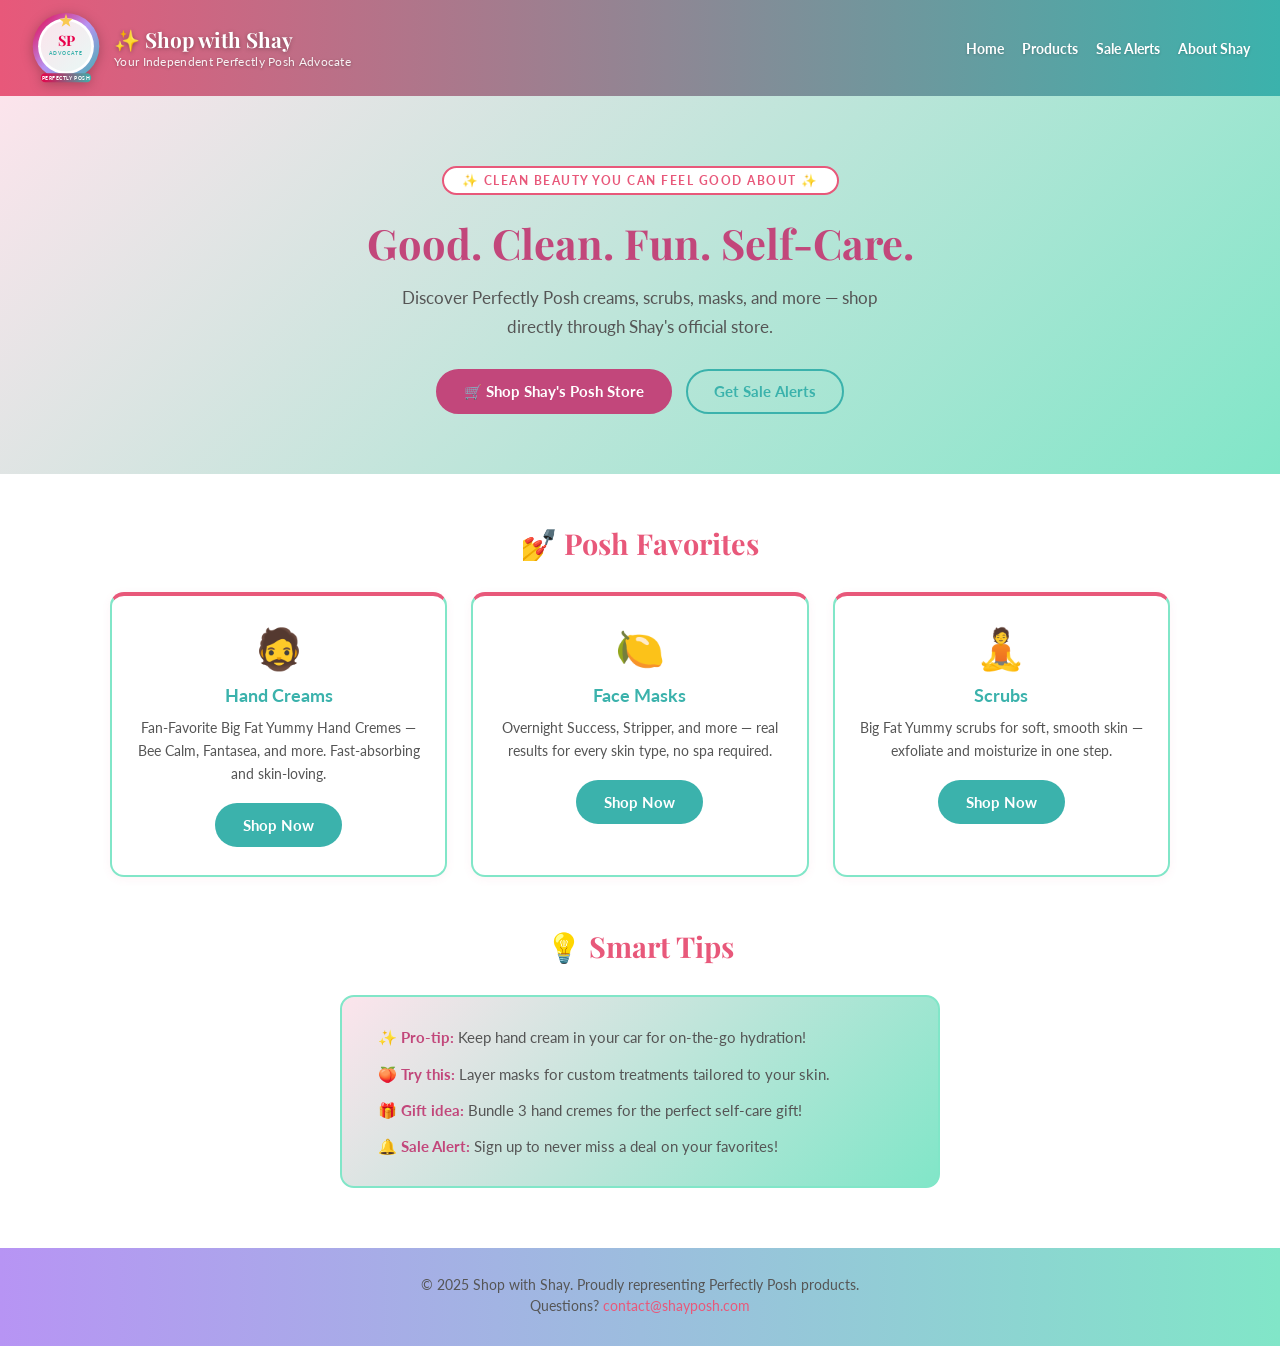
==== index.html @ d807833a "Thicken pink-teal ring on badge, keep gold star, add lavender mid-stop" ====
<!DOCTYPE html>
<html lang="en">
<head>
  <meta charset="UTF-8"/>
  <meta name="viewport" content="width=device-width, initial-scale=1.0"/>
  <title>Shop with Shay — Perfectly Posh</title>
  <link rel="stylesheet" href="css/style.css"/>
  <link href="https://fonts.googleapis.com/css2?family=Playfair+Display:wght@400;600;700&family=Lato:wght@400;700&display=swap" rel="stylesheet"/>
</head>
<body>

<header>
  <div class="logo-area">
    <!-- Advocate Badge Logo SVG -->
    <svg class="advocate-badge" width="80" height="80" viewBox="0 0 80 80" xmlns="http://www.w3.org/2000/svg">
      <defs>
        <!-- Bold pink-to-teal gradient ring -->
        <linearGradient id="ringGrad" x1="0%" y1="0%" x2="100%" y2="100%">
          <stop offset="0%" style="stop-color:#e8004a;stop-opacity:1" />
          <stop offset="50%" style="stop-color:#b794f4;stop-opacity:1" />
          <stop offset="100%" style="stop-color:#3bb2ac;stop-opacity:1" />
        </linearGradient>
        <!-- Inner badge gradient -->
        <linearGradient id="innerGrad" x1="0%" y1="0%" x2="100%" y2="100%">
          <stop offset="0%" style="stop-color:#fce4ec;stop-opacity:1" />
          <stop offset="100%" style="stop-color:#e8f8f5;stop-opacity:1" />
        </linearGradient>
        <!-- Ribbon gradient -->
        <linearGradient id="ribbonGrad" x1="0%" y1="0%" x2="100%" y2="0%">
          <stop offset="0%" style="stop-color:#e8004a;stop-opacity:1" />
          <stop offset="100%" style="stop-color:#3bb2ac;stop-opacity:1" />
        </linearGradient>
      </defs>
      <!-- THICK outer ring - teal to pink gradient -->
      <circle cx="40" cy="38" r="37" fill="url(#ringGrad)" />
      <!-- Slightly smaller white spacer ring -->
      <circle cx="40" cy="38" r="31" fill="#fff" />
      <!-- Inner badge fill -->
      <circle cx="40" cy="38" r="28" fill="url(#innerGrad)" />
      <!-- SP monogram -->
      <text x="40" y="34" font-family="Playfair Display, serif" font-size="16" font-weight="700" fill="#e8004a" text-anchor="middle" dominant-baseline="middle">SP</text>
      <!-- Advocate text -->
      <text x="40" y="48" font-family="Lato, sans-serif" font-size="6" font-weight="700" fill="#3bb2ac" text-anchor="middle" letter-spacing="1.2">ADVOCATE</text>
      <!-- Bottom ribbon -->
      <rect x="12" y="68" width="56" height="10" rx="5" fill="url(#ribbonGrad)" />
      <text x="40" y="75" font-family="Lato, sans-serif" font-size="5.5" font-weight="700" fill="#fff" text-anchor="middle" letter-spacing="0.5">PERFECTLY POSH</text>
      <!-- Gold star at top -->
      <polygon points="40,2 41.8,7.5 47.5,7.5 43,11 44.8,16.5 40,13 35.2,16.5 37,11 32.5,7.5 38.2,7.5" fill="#f9c950" />
    </svg>
    <div class="logo-text">
      <h1>✨ Shop with Shay</h1>
      <p>Your Independent Perfectly Posh Advocate</p>
    </div>
  </div>
  <nav>
    <a href="index.html">Home</a>
    <a href="products.html">Products</a>
    <a href="alerts.html">Sale Alerts</a>
    <a href="about.html">About Shay</a>
  </nav>
</header>

<div class="hero">
  <div class="hero-badge">✨ Clean Beauty You Can Feel Good About ✨</div>
  <h2>Good. Clean. Fun. Self-Care.</h2>
  <p>Discover Perfectly Posh creams, scrubs, masks, and more — shop directly through Shay's official store.</p>
  <div class="hero-buttons">
    <a class="btn flashy cta" href="https://perfectlyposh.com/shaymatt" target="_blank">🛒 Shop Shay's Posh Store</a>
    <a class="btn outline" href="alerts.html">Get Sale Alerts</a>
  </div>
</div>

<div class="section">
  <h3>💅 Posh Favorites</h3>
  <div class="cards">
    <div class="card">
      <div class="card-icon">🧔</div>
      <h4>Hand Creams</h4>
      <p>Fan-Favorite Big Fat Yummy Hand Cremes — Bee Calm, Fantasea, and more. Fast-absorbing and skin-loving.</p>
      <a class="btn" href="https://perfectlyposh.com/shaymatt" target="_blank">Shop Now</a>
    </div>
    <div class="card">
      <div class="card-icon">🍋</div>
      <h4>Face Masks</h4>
      <p>Overnight Success, Stripper, and more — real results for every skin type, no spa required.</p>
      <a class="btn" href="https://perfectlyposh.com/shaymatt" target="_blank">Shop Now</a>
    </div>
    <div class="card">
      <div class="card-icon">🧘</div>
      <h4>Scrubs</h4>
      <p>Big Fat Yummy scrubs for soft, smooth skin — exfoliate and moisturize in one step.</p>
      <a class="btn" href="https://perfectlyposh.com/shaymatt" target="_blank">Shop Now</a>
    </div>
  </div>
</div>

<div class="section">
  <h3>💡 Smart Tips</h3>
  <ul class="smart-tips">
    <li>✨ <strong>Pro-tip:</strong> Keep hand cream in your car for on-the-go hydration!</li>
    <li>🍑 <strong>Try this:</strong> Layer masks for custom treatments tailored to your skin.</li>
    <li>🎁 <strong>Gift idea:</strong> Bundle 3 hand cremes for the perfect self-care gift!</li>
    <li>🔔 <strong>Sale Alert:</strong> Sign up to never miss a deal on your favorites!</li>
  </ul>
</div>

<footer>
  <p>&copy; 2025 Shop with Shay. Proudly representing Perfectly Posh products.</p>
  <p>Questions? <a href="mailto:contact@shayposh.com">contact@shayposh.com</a></p>
</footer>

</body>
</html>
---- css/style.css ----
/*
  Perfectly Posh Brand Colors
  ---------------------------
  Primary: Hot Pink #e8587a
  Secondary: Teal #3bb2ac
  Accent 1: Gold/Yellow #f6c90e
  Accent 2: Lavender #b794f4
  Accent 3: Mint #81e6c8
  Accent 4: Pink Light #fce4ec
  Accent 5: Pink Dark #c2477b
*/

:root {
  --posh-pink: #e8587a;
  --posh-teal: #3bb2ac;
  --posh-gold: #f6c90e;
  --posh-lavender: #b794f4;
  --posh-mint: #81e6c8;
  --posh-pink-light: #fce4ec;
  --posh-pink-dark: #c2477b;
}

* { box-sizing: border-box; margin: 0; padding: 0; }

body {
  font-family: 'Lato', Georgia, serif;
  background: #fff;
  color: #555;
}

p, li, small, td, th { color: #555; }
h1, h2, h3, h4, h5, h6 { color: var(--posh-pink); }
a { color: var(--posh-teal); text-decoration: none; }
a:hover { color: var(--posh-pink); }

/* === Header (Posh gradient: pink + teal) === */
header {
  background: linear-gradient(90deg, var(--posh-pink) 0%, var(--posh-teal) 100%);
  color: #fff;
  padding: 12px 30px;
  display: flex;
  align-items: center;
  justify-content: space-between;
  flex-wrap: wrap;
  gap: 10px;
}

/* Logo area */
.logo-area {
  display: flex;
  align-items: center;
  gap: 12px;
}

/* Advocate Badge SVG */
.advocate-badge {
  flex-shrink: 0;
  width: 72px;
  height: 72px;
  filter: drop-shadow(0 2px 6px rgba(0,0,0,0.25));
}

/* Logo text next to badge */
.logo-text h1 {
  font-family: 'Playfair Display', serif;
  font-size: 1.3rem;
  font-weight: 700;
  color: #fff;
  line-height: 1.2;
  text-shadow: 0 1px 4px rgba(0,0,0,0.35);
  margin: 0;
}
.logo-text p {
  font-size: 0.75rem;
  color: rgba(255,255,255,0.92);
  text-shadow: 0 1px 3px rgba(0,0,0,0.3);
  margin: 2px 0 0 0;
  letter-spacing: 0.3px;
}

/* Nav */
nav {
  display: flex;
  gap: 18px;
  flex-wrap: wrap;
}
nav a {
  color: #fff;
  font-weight: 700;
  font-size: 0.9rem;
  text-shadow: 0 1px 3px rgba(0,0,0,0.2);
  transition: opacity 0.2s;
}
nav a:hover { opacity: 0.75; color: #fff; }

/* === Hero === */
.hero {
  background: linear-gradient(135deg, var(--posh-pink-light) 0%, var(--posh-mint) 100%);
  text-align: center;
  padding: 70px 20px 60px;
}
.hero-badge {
  display: inline-block;
  background: #fff;
  border: 2px solid var(--posh-pink);
  color: var(--posh-pink);
  border-radius: 999px;
  font-size: 0.78rem;
  font-weight: 700;
  letter-spacing: 1.5px;
  text-transform: uppercase;
  padding: 5px 18px;
  margin-bottom: 20px;
}
.hero h2 {
  font-family: 'Playfair Display', serif;
  font-size: 2.6rem;
  color: var(--posh-pink-dark);
  margin-bottom: 14px;
}
.hero p {
  font-size: 1.05rem;
  color: #555;
  max-width: 520px;
  margin: 0 auto 28px;
  line-height: 1.7;
}
.hero-buttons { display: flex; gap: 14px; justify-content: center; flex-wrap: wrap; }

/* === Buttons === */
.btn {
  display: inline-block;
  padding: 11px 26px;
  border-radius: 999px;
  font-weight: 700;
  font-size: 0.92rem;
  cursor: pointer;
  transition: all 0.2s;
  border: 2px solid transparent;
  background: var(--posh-teal);
  color: #fff;
}
.btn:hover { opacity: 0.85; transform: translateY(-2px); color: #fff; }
.btn.flashy { background: var(--posh-pink); border-color: var(--posh-pink); color: #fff; }
.btn.outline {
  background: transparent;
  border-color: var(--posh-teal);
  color: var(--posh-teal);
}
.btn.outline:hover { background: var(--posh-teal); color: #fff; }
.btn.cta { background: var(--posh-pink-dark); border-color: var(--posh-pink-dark); }

/* === Sections === */
.section {
  max-width: 1100px;
  margin: 50px auto;
  padding: 0 20px;
  text-align: center;
}
.section h3 {
  font-family: 'Playfair Display', serif;
  font-size: 1.8rem;
  color: var(--posh-pink);
  margin-bottom: 30px;
}

/* === Cards === */
.cards {
  display: grid;
  grid-template-columns: repeat(auto-fit, minmax(240px, 1fr));
  gap: 24px;
}
.card {
  background: #fff;
  border: 2px solid var(--posh-mint);
  border-top: 4px solid var(--posh-pink);
  border-radius: 14px;
  padding: 28px 20px;
  text-align: center;
  transition: all 0.2s;
  box-shadow: 0 2px 10px rgba(232,88,122,0.07);
}
.card:hover {
  transform: translateY(-4px);
  box-shadow: 0 8px 24px rgba(59,178,172,0.15);
  border-color: var(--posh-lavender);
}
.card-icon { font-size: 2.5rem; margin-bottom: 12px; }
.card h4 { color: var(--posh-teal); margin-bottom: 10px; font-size: 1.1rem; }
.card p { color: #555; font-size: 0.9rem; line-height: 1.6; margin-bottom: 18px; }

/* === Smart Tips === */
.smart-tips {
  list-style: none;
  background: linear-gradient(135deg, var(--posh-pink-light), var(--posh-mint));
  border: 2px solid var(--posh-mint);
  border-radius: 14px;
  padding: 28px 36px;
  text-align: left;
  max-width: 600px;
  margin: 0 auto;
}
.smart-tips li {
  color: #555;
  margin-bottom: 12px;
  font-size: 0.95rem;
  line-height: 1.6;
}
.smart-tips li:last-child { margin-bottom: 0; }
.smart-tips strong { color: var(--posh-pink-dark); }

/* === Footer === */
footer {
  background: linear-gradient(90deg, var(--posh-lavender) 0%, var(--posh-mint) 100%);
  text-align: center;
  padding: 28px 20px;
  margin-top: 60px;
}
footer p { color: #555; font-size: 0.88rem; margin-bottom: 4px; }
footer a { color: var(--posh-pink); }

/* === Mobile === */
@media (max-width: 600px) {
  header {
    flex-direction: column;
    align-items: flex-start;
    padding: 14px 16px;
    gap: 8px;
  }
  .logo-area { gap: 10px; }
  .advocate-badge { width: 56px; height: 56px; }
  .logo-text h1 { font-size: 1.05rem; }
  .logo-text p { font-size: 0.68rem; }
  nav { gap: 12px; }
  .hero h2 { font-size: 1.8rem; }
  .hero { padding: 50px 16px 40px; }
}
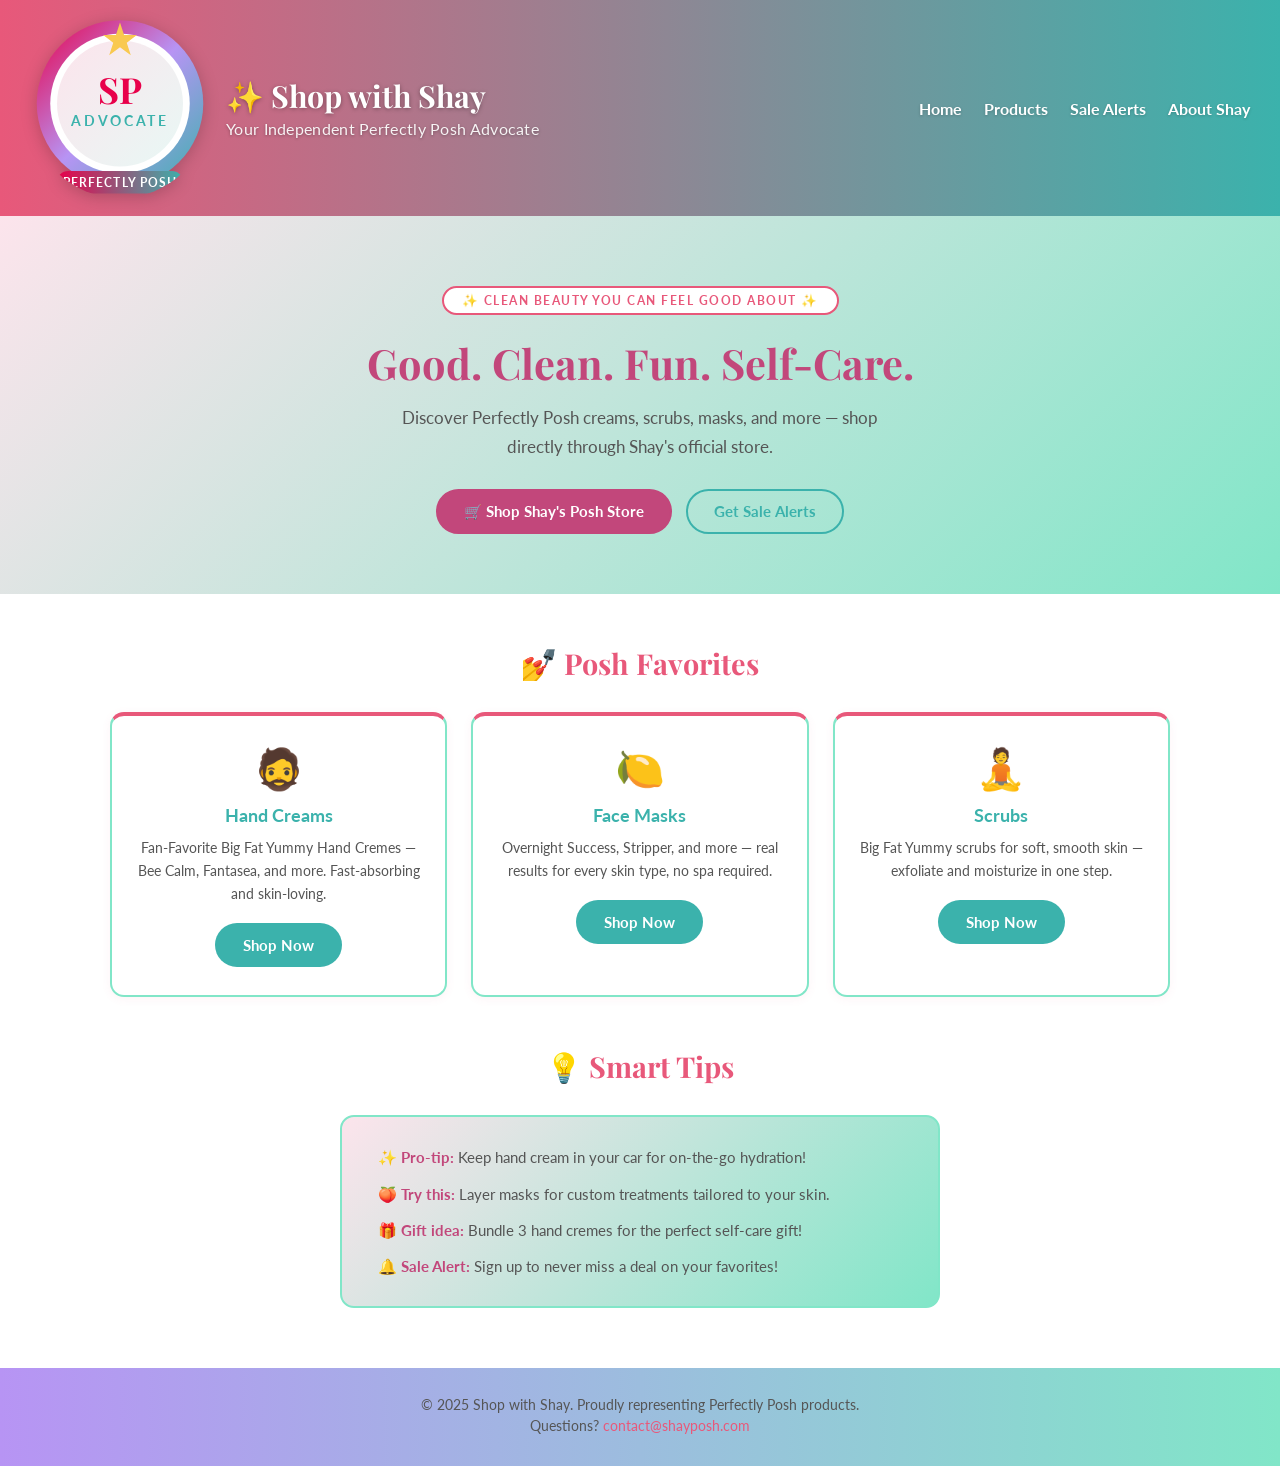
==== commit 955a6295: "Header 3x taller, img badge slot ready, logo links to shop Added styles for advocate badge and updat" ====
--- a/index.html
+++ b/index.html
@@ -6,45 +6,61 @@
   <title>Shop with Shay — Perfectly Posh</title>
   <link rel="stylesheet" href="css/style.css"/>
   <link href="https://fonts.googleapis.com/css2?family=Playfair+Display:wght@400;600;700&family=Lato:wght@400;700&display=swap" rel="stylesheet"/>
+  <style>
+    /* Clean image badge slot */
+    .advocate-badge {
+      width: 180px;
+      height: 180px;
+      border-radius: 50%;
+      object-fit: contain;
+      background: #fff;
+      padding: 6px;
+      box-shadow: 0 3px 12px rgba(0,0,0,0.15);
+      display: block;
+      flex-shrink: 0;
+      /* Crisp clean edges - no blur */
+      -webkit-backface-visibility: hidden;
+      backface-visibility: hidden;
+      transform: translateZ(0);
+      image-rendering: -webkit-optimize-contrast;
+    }
+  </style>
 </head>
 <body>
 
 <header>
   <div class="logo-area">
-    <!-- Advocate Badge Logo SVG -->
-    <svg class="advocate-badge" width="80" height="80" viewBox="0 0 80 80" xmlns="http://www.w3.org/2000/svg">
+    <!-- Replace src with your Perfectly Posh Advocate logo image -->
+    <img
+      class="advocate-badge"
+      src="images/posh-advocate-logo.png"
+      alt="Perfectly Posh Advocate"
+      onerror="this.style.display='none'; document.getElementById('badge-fallback').style.display='block';"
+    />
+    <!-- SVG fallback shown if image not yet uploaded -->
+    <svg id="badge-fallback" class="advocate-badge" width="180" height="180" viewBox="0 0 80 80" xmlns="http://www.w3.org/2000/svg" style="display:none; background:transparent; padding:0; box-shadow:none;">
       <defs>
-        <!-- Bold pink-to-teal gradient ring -->
         <linearGradient id="ringGrad" x1="0%" y1="0%" x2="100%" y2="100%">
           <stop offset="0%" style="stop-color:#e8004a;stop-opacity:1" />
           <stop offset="50%" style="stop-color:#b794f4;stop-opacity:1" />
           <stop offset="100%" style="stop-color:#3bb2ac;stop-opacity:1" />
         </linearGradient>
-        <!-- Inner badge gradient -->
         <linearGradient id="innerGrad" x1="0%" y1="0%" x2="100%" y2="100%">
           <stop offset="0%" style="stop-color:#fce4ec;stop-opacity:1" />
           <stop offset="100%" style="stop-color:#e8f8f5;stop-opacity:1" />
         </linearGradient>
-        <!-- Ribbon gradient -->
         <linearGradient id="ribbonGrad" x1="0%" y1="0%" x2="100%" y2="0%">
           <stop offset="0%" style="stop-color:#e8004a;stop-opacity:1" />
           <stop offset="100%" style="stop-color:#3bb2ac;stop-opacity:1" />
         </linearGradient>
       </defs>
-      <!-- THICK outer ring - teal to pink gradient -->
       <circle cx="40" cy="38" r="37" fill="url(#ringGrad)" />
-      <!-- Slightly smaller white spacer ring -->
       <circle cx="40" cy="38" r="31" fill="#fff" />
-      <!-- Inner badge fill -->
       <circle cx="40" cy="38" r="28" fill="url(#innerGrad)" />
-      <!-- SP monogram -->
       <text x="40" y="34" font-family="Playfair Display, serif" font-size="16" font-weight="700" fill="#e8004a" text-anchor="middle" dominant-baseline="middle">SP</text>
-      <!-- Advocate text -->
       <text x="40" y="48" font-family="Lato, sans-serif" font-size="6" font-weight="700" fill="#3bb2ac" text-anchor="middle" letter-spacing="1.2">ADVOCATE</text>
-      <!-- Bottom ribbon -->
       <rect x="12" y="68" width="56" height="10" rx="5" fill="url(#ribbonGrad)" />
       <text x="40" y="75" font-family="Lato, sans-serif" font-size="5.5" font-weight="700" fill="#fff" text-anchor="middle" letter-spacing="0.5">PERFECTLY POSH</text>
-      <!-- Gold star at top -->
       <polygon points="40,2 41.8,7.5 47.5,7.5 43,11 44.8,16.5 40,13 35.2,16.5 37,11 32.5,7.5 38.2,7.5" fill="#f9c950" />
     </svg>
     <div class="logo-text">
--- a/css/style.css
+++ b/css/style.css
@@ -33,11 +33,12 @@
 a { color: var(--posh-teal); text-decoration: none; }
 a:hover { color: var(--posh-pink); }
 
-/* === Header (Posh gradient: pink + teal) === */
+/* === Header: 3x taller, pink-to-teal gradient === */
 header {
   background: linear-gradient(90deg, var(--posh-pink) 0%, var(--posh-teal) 100%);
   color: #fff;
-  padding: 12px 30px;
+  padding: 18px 30px;
+  min-height: 120px;
   display: flex;
   align-items: center;
   justify-content: space-between;
@@ -49,21 +50,36 @@
 .logo-area {
   display: flex;
   align-items: center;
-  gap: 12px;
-}
-
-/* Advocate Badge SVG */
+  gap: 16px;
+}
+
+/* Advocate badge image slot — clean circle, no jagged edges */
 .advocate-badge {
   flex-shrink: 0;
-  width: 72px;
-  height: 72px;
-  filter: drop-shadow(0 2px 6px rgba(0,0,0,0.25));
+  width: 180px;
+  height: 180px;
+  border-radius: 50%;
+  object-fit: contain;
+  background: #fff;
+  padding: 6px;
+  box-shadow: 0 3px 12px rgba(0,0,0,0.18);
+  /* Clean crisp edges */
+  image-rendering: -webkit-optimize-contrast;
+  image-rendering: crisp-edges;
+  display: block;
+}
+
+/* SVG fallback badge — same size */
+svg.advocate-badge {
+  background: transparent;
+  padding: 0;
+  filter: drop-shadow(0 3px 8px rgba(0,0,0,0.2));
 }
 
 /* Logo text next to badge */
 .logo-text h1 {
   font-family: 'Playfair Display', serif;
-  font-size: 1.3rem;
+  font-size: 1.9rem;
   font-weight: 700;
   color: #fff;
   line-height: 1.2;
@@ -71,23 +87,23 @@
   margin: 0;
 }
 .logo-text p {
-  font-size: 0.75rem;
+  font-size: 1rem;
   color: rgba(255,255,255,0.92);
   text-shadow: 0 1px 3px rgba(0,0,0,0.3);
-  margin: 2px 0 0 0;
+  margin: 4px 0 0 0;
   letter-spacing: 0.3px;
 }
 
 /* Nav */
 nav {
   display: flex;
-  gap: 18px;
+  gap: 22px;
   flex-wrap: wrap;
 }
 nav a {
   color: #fff;
   font-weight: 700;
-  font-size: 0.9rem;
+  font-size: 1rem;
   text-shadow: 0 1px 3px rgba(0,0,0,0.2);
   transition: opacity 0.2s;
 }
@@ -225,13 +241,14 @@
     flex-direction: column;
     align-items: flex-start;
     padding: 14px 16px;
-    gap: 8px;
+    min-height: auto;
+    gap: 10px;
   }
-  .logo-area { gap: 10px; }
-  .advocate-badge { width: 56px; height: 56px; }
-  .logo-text h1 { font-size: 1.05rem; }
-  .logo-text p { font-size: 0.68rem; }
-  nav { gap: 12px; }
+  .advocate-badge { width: 90px; height: 90px; }
+  .logo-text h1 { font-size: 1.2rem; }
+  .logo-text p { font-size: 0.78rem; }
+  nav { gap: 14px; }
+  nav a { font-size: 0.88rem; }
   .hero h2 { font-size: 1.8rem; }
   .hero { padding: 50px 16px 40px; }
 }
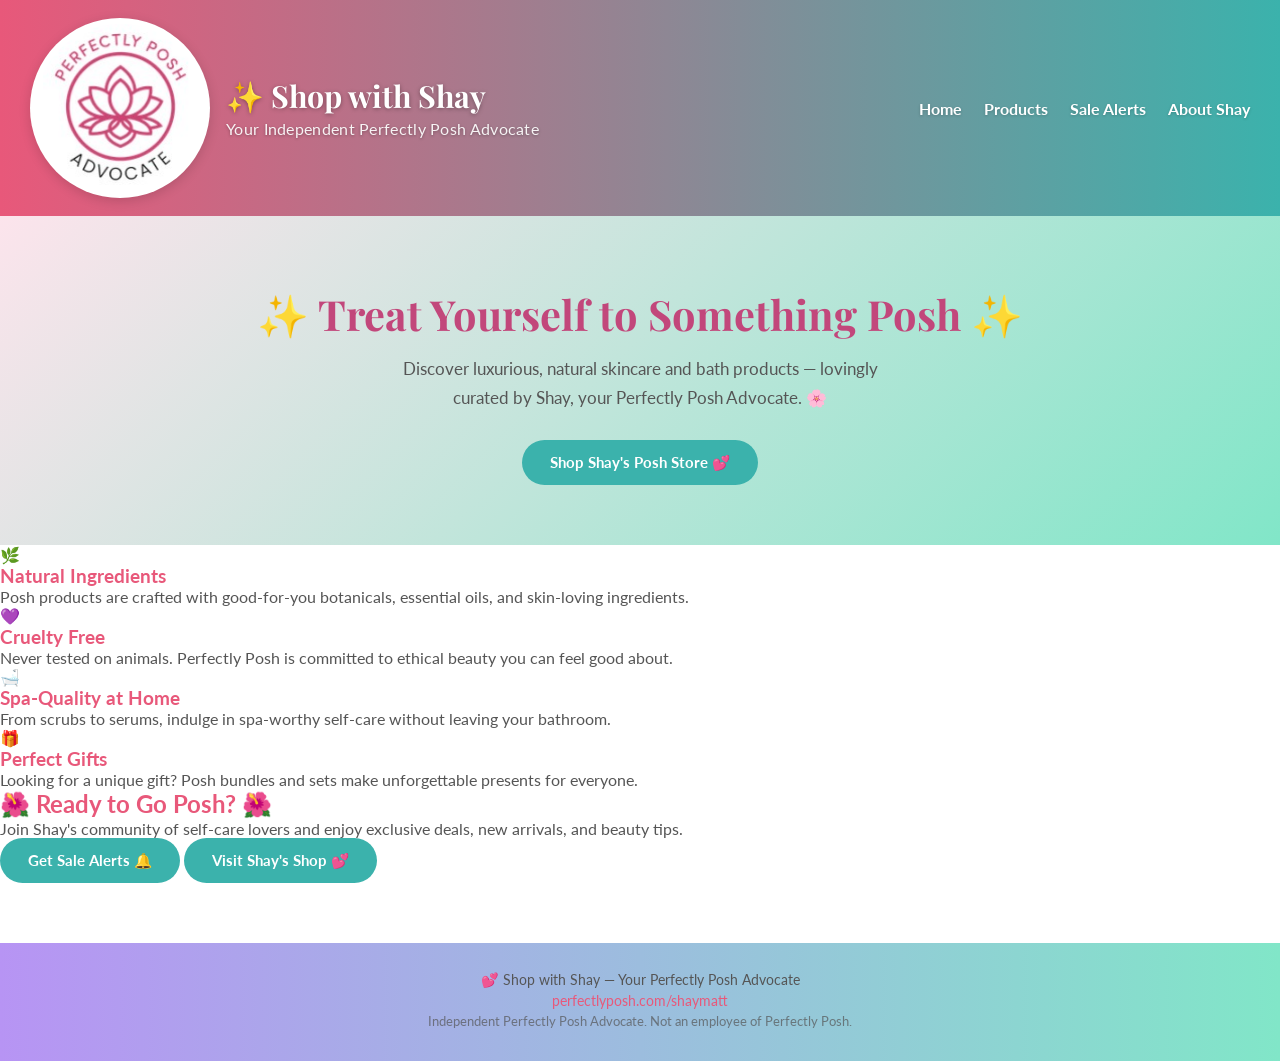
==== commit 613808b8: "Update logo src to images/PoshPA.jpg Updated the hero section and added new features section with de" ====
--- a/index.html
+++ b/index.html
@@ -7,7 +7,6 @@
   <link rel="stylesheet" href="css/style.css"/>
   <link href="https://fonts.googleapis.com/css2?family=Playfair+Display:wght@400;600;700&family=Lato:wght@400;700&display=swap" rel="stylesheet"/>
   <style>
-    /* Clean image badge slot */
     .advocate-badge {
       width: 180px;
       height: 180px;
@@ -18,51 +17,55 @@
       box-shadow: 0 3px 12px rgba(0,0,0,0.15);
       display: block;
       flex-shrink: 0;
-      /* Crisp clean edges - no blur */
       -webkit-backface-visibility: hidden;
       backface-visibility: hidden;
       transform: translateZ(0);
       image-rendering: -webkit-optimize-contrast;
+      transition: transform 0.2s, box-shadow 0.2s;
     }
+    a.badge-link:hover .advocate-badge {
+      transform: translateZ(0) scale(1.04);
+      box-shadow: 0 6px 20px rgba(232,88,122,0.3);
+    }
+    a.badge-link { display: block; flex-shrink: 0; line-height: 0; }
   </style>
 </head>
 <body>
-
 <header>
   <div class="logo-area">
-    <!-- Replace src with your Perfectly Posh Advocate logo image -->
-    <img
-      class="advocate-badge"
-      src="images/posh-advocate-logo.png"
-      alt="Perfectly Posh Advocate"
-      onerror="this.style.display='none'; document.getElementById('badge-fallback').style.display='block';"
-    />
-    <!-- SVG fallback shown if image not yet uploaded -->
-    <svg id="badge-fallback" class="advocate-badge" width="180" height="180" viewBox="0 0 80 80" xmlns="http://www.w3.org/2000/svg" style="display:none; background:transparent; padding:0; box-shadow:none;">
-      <defs>
-        <linearGradient id="ringGrad" x1="0%" y1="0%" x2="100%" y2="100%">
-          <stop offset="0%" style="stop-color:#e8004a;stop-opacity:1" />
-          <stop offset="50%" style="stop-color:#b794f4;stop-opacity:1" />
-          <stop offset="100%" style="stop-color:#3bb2ac;stop-opacity:1" />
-        </linearGradient>
-        <linearGradient id="innerGrad" x1="0%" y1="0%" x2="100%" y2="100%">
-          <stop offset="0%" style="stop-color:#fce4ec;stop-opacity:1" />
-          <stop offset="100%" style="stop-color:#e8f8f5;stop-opacity:1" />
-        </linearGradient>
-        <linearGradient id="ribbonGrad" x1="0%" y1="0%" x2="100%" y2="0%">
-          <stop offset="0%" style="stop-color:#e8004a;stop-opacity:1" />
-          <stop offset="100%" style="stop-color:#3bb2ac;stop-opacity:1" />
-        </linearGradient>
-      </defs>
-      <circle cx="40" cy="38" r="37" fill="url(#ringGrad)" />
-      <circle cx="40" cy="38" r="31" fill="#fff" />
-      <circle cx="40" cy="38" r="28" fill="url(#innerGrad)" />
-      <text x="40" y="34" font-family="Playfair Display, serif" font-size="16" font-weight="700" fill="#e8004a" text-anchor="middle" dominant-baseline="middle">SP</text>
-      <text x="40" y="48" font-family="Lato, sans-serif" font-size="6" font-weight="700" fill="#3bb2ac" text-anchor="middle" letter-spacing="1.2">ADVOCATE</text>
-      <rect x="12" y="68" width="56" height="10" rx="5" fill="url(#ribbonGrad)" />
-      <text x="40" y="75" font-family="Lato, sans-serif" font-size="5.5" font-weight="700" fill="#fff" text-anchor="middle" letter-spacing="0.5">PERFECTLY POSH</text>
-      <polygon points="40,2 41.8,7.5 47.5,7.5 43,11 44.8,16.5 40,13 35.2,16.5 37,11 32.5,7.5 38.2,7.5" fill="#f9c950" />
-    </svg>
+    <a class="badge-link" href="https://perfectlyposh.com/shaymatt" target="_blank" title="Shop Shay's Perfectly Posh Store">
+      <img
+        class="advocate-badge"
+        src="images/PoshPA.jpg"
+        alt="Perfectly Posh Advocate"
+        onerror="this.style.display='none'; document.getElementById('badge-fallback').style.display='block';"
+      />
+      <svg id="badge-fallback" class="advocate-badge" width="180" height="180" viewBox="0 0 80 80" xmlns="http://www.w3.org/2000/svg" style="display:none; background:transparent; padding:0; box-shadow:none;">
+        <defs>
+          <linearGradient id="ringGrad" x1="0%" y1="0%" x2="100%" y2="100%">
+            <stop offset="0%" style="stop-color:#e8004a;stop-opacity:1" />
+            <stop offset="50%" style="stop-color:#b794f4;stop-opacity:1" />
+            <stop offset="100%" style="stop-color:#3bb2ac;stop-opacity:1" />
+          </linearGradient>
+          <linearGradient id="innerGrad" x1="0%" y1="0%" x2="100%" y2="100%">
+            <stop offset="0%" style="stop-color:#fce4ec;stop-opacity:1" />
+            <stop offset="100%" style="stop-color:#e8f8f5;stop-opacity:1" />
+          </linearGradient>
+          <linearGradient id="ribbonGrad" x1="0%" y1="0%" x2="100%" y2="0%">
+            <stop offset="0%" style="stop-color:#e8004a;stop-opacity:1" />
+            <stop offset="100%" style="stop-color:#3bb2ac;stop-opacity:1" />
+          </linearGradient>
+        </defs>
+        <circle cx="40" cy="38" r="37" fill="url(#ringGrad)" />
+        <circle cx="40" cy="38" r="31" fill="#fff" />
+        <circle cx="40" cy="38" r="28" fill="url(#innerGrad)" />
+        <text x="40" y="34" font-family="Playfair Display, serif" font-size="16" font-weight="700" fill="#e8004a" text-anchor="middle" dominant-baseline="middle">SP</text>
+        <text x="40" y="48" font-family="Lato, sans-serif" font-size="6" font-weight="700" fill="#3bb2ac" text-anchor="middle" letter-spacing="1.2">ADVOCATE</text>
+        <rect x="12" y="68" width="56" height="10" rx="5" fill="url(#ribbonGrad)" />
+        <text x="40" y="75" font-family="Lato, sans-serif" font-size="5.5" font-weight="700" fill="#fff" text-anchor="middle" letter-spacing="0.5">PERFECTLY POSH</text>
+        <polygon points="40,2 41.8,7.5 47.5,7.5 43,11 44.8,16.5 40,13 35.2,16.5 37,11 32.5,7.5 38.2,7.5" fill="#f9c950" />
+      </svg>
+    </a>
     <div class="logo-text">
       <h1>✨ Shop with Shay</h1>
       <p>Your Independent Perfectly Posh Advocate</p>
@@ -76,54 +79,48 @@
   </nav>
 </header>
 
-<div class="hero">
-  <div class="hero-badge">✨ Clean Beauty You Can Feel Good About ✨</div>
-  <h2>Good. Clean. Fun. Self-Care.</h2>
-  <p>Discover Perfectly Posh creams, scrubs, masks, and more — shop directly through Shay's official store.</p>
-  <div class="hero-buttons">
-    <a class="btn flashy cta" href="https://perfectlyposh.com/shaymatt" target="_blank">🛒 Shop Shay's Posh Store</a>
-    <a class="btn outline" href="alerts.html">Get Sale Alerts</a>
-  </div>
-</div>
+<main>
+  <section class="hero">
+    <h2>✨ Treat Yourself to Something Posh ✨</h2>
+    <p>Discover luxurious, natural skincare and bath products — lovingly curated by Shay, your Perfectly Posh Advocate. 🌸</p>
+    <a href="https://perfectlyposh.com/shaymatt" target="_blank" class="btn">Shop Shay's Posh Store 💕</a>
+  </section>
 
-<div class="section">
-  <h3>💅 Posh Favorites</h3>
-  <div class="cards">
-    <div class="card">
-      <div class="card-icon">🧔</div>
-      <h4>Hand Creams</h4>
-      <p>Fan-Favorite Big Fat Yummy Hand Cremes — Bee Calm, Fantasea, and more. Fast-absorbing and skin-loving.</p>
-      <a class="btn" href="https://perfectlyposh.com/shaymatt" target="_blank">Shop Now</a>
+  <section class="features">
+    <div class="feature-card">
+      <div class="feature-icon">🌿</div>
+      <h3>Natural Ingredients</h3>
+      <p>Posh products are crafted with good-for-you botanicals, essential oils, and skin-loving ingredients.</p>
     </div>
-    <div class="card">
-      <div class="card-icon">🍋</div>
-      <h4>Face Masks</h4>
-      <p>Overnight Success, Stripper, and more — real results for every skin type, no spa required.</p>
-      <a class="btn" href="https://perfectlyposh.com/shaymatt" target="_blank">Shop Now</a>
+    <div class="feature-card">
+      <div class="feature-icon">💜</div>
+      <h3>Cruelty Free</h3>
+      <p>Never tested on animals. Perfectly Posh is committed to ethical beauty you can feel good about.</p>
     </div>
-    <div class="card">
-      <div class="card-icon">🧘</div>
-      <h4>Scrubs</h4>
-      <p>Big Fat Yummy scrubs for soft, smooth skin — exfoliate and moisturize in one step.</p>
-      <a class="btn" href="https://perfectlyposh.com/shaymatt" target="_blank">Shop Now</a>
+    <div class="feature-card">
+      <div class="feature-icon">🛁</div>
+      <h3>Spa-Quality at Home</h3>
+      <p>From scrubs to serums, indulge in spa-worthy self-care without leaving your bathroom.</p>
     </div>
-  </div>
-</div>
+    <div class="feature-card">
+      <div class="feature-icon">🎁</div>
+      <h3>Perfect Gifts</h3>
+      <p>Looking for a unique gift? Posh bundles and sets make unforgettable presents for everyone.</p>
+    </div>
+  </section>
 
-<div class="section">
-  <h3>💡 Smart Tips</h3>
-  <ul class="smart-tips">
-    <li>✨ <strong>Pro-tip:</strong> Keep hand cream in your car for on-the-go hydration!</li>
-    <li>🍑 <strong>Try this:</strong> Layer masks for custom treatments tailored to your skin.</li>
-    <li>🎁 <strong>Gift idea:</strong> Bundle 3 hand cremes for the perfect self-care gift!</li>
-    <li>🔔 <strong>Sale Alert:</strong> Sign up to never miss a deal on your favorites!</li>
-  </ul>
-</div>
+  <section class="cta-banner">
+    <h2>🌺 Ready to Go Posh? 🌺</h2>
+    <p>Join Shay's community of self-care lovers and enjoy exclusive deals, new arrivals, and beauty tips.</p>
+    <a href="alerts.html" class="btn btn-secondary">Get Sale Alerts 🔔</a>
+    <a href="https://perfectlyposh.com/shaymatt" target="_blank" class="btn">Visit Shay's Shop 💕</a>
+  </section>
+</main>
 
 <footer>
-  <p>&copy; 2025 Shop with Shay. Proudly representing Perfectly Posh products.</p>
-  <p>Questions? <a href="mailto:contact@shayposh.com">contact@shayposh.com</a></p>
+  <p>💕 Shop with Shay — Your Perfectly Posh Advocate</p>
+  <p><a href="https://perfectlyposh.com/shaymatt" target="_blank">perfectlyposh.com/shaymatt</a></p>
+  <p style="font-size:0.8rem; opacity:0.7;">Independent Perfectly Posh Advocate. Not an employee of Perfectly Posh.</p>
 </footer>
-
 </body>
 </html>
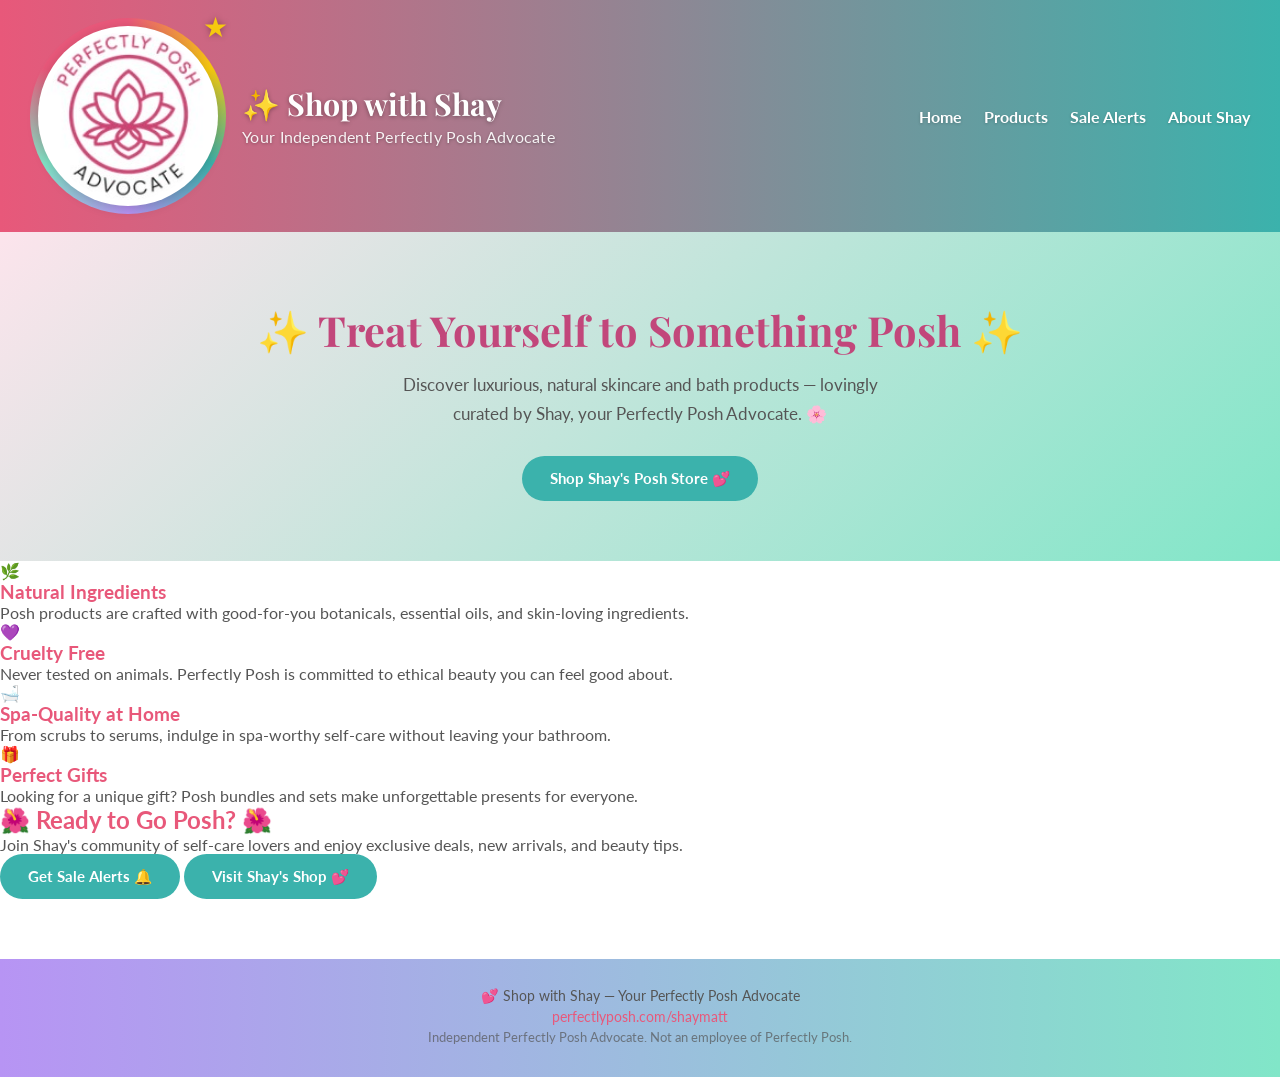
==== commit cdd4bfa7: "Add multicolor conic-gradient ring + gold star around logo Added a badge ring wrapper and improved b" ====
--- a/index.html
+++ b/index.html
@@ -7,64 +7,109 @@
   <link rel="stylesheet" href="css/style.css"/>
   <link href="https://fonts.googleapis.com/css2?family=Playfair+Display:wght@400;600;700&family=Lato:wght@400;700&display=swap" rel="stylesheet"/>
   <style>
+    /* ── Logo ring wrapper ── */
+    .badge-ring-wrap {
+      position: relative;
+      width: 196px;
+      height: 196px;
+      flex-shrink: 0;
+      display: block;
+    }
+    .badge-ring-wrap::before {
+      content: '';
+      position: absolute;
+      inset: 0;
+      border-radius: 50%;
+      background: conic-gradient(
+        #e8587a 0deg,
+        #f6c90e 60deg,
+        #3bb2ac 120deg,
+        #b794f4 180deg,
+        #81e6c8 240deg,
+        #e8587a 300deg,
+        #e8587a 360deg
+      );
+      z-index: 0;
+    }
+    .badge-ring-wrap::after {
+      content: '★';
+      position: absolute;
+      top: -6px;
+      right: -2px;
+      font-size: 28px;
+      color: #f6c90e;
+      text-shadow: 0 0 6px rgba(0,0,0,0.35);
+      z-index: 3;
+      line-height: 1;
+    }
     .advocate-badge {
-      width: 180px;
-      height: 180px;
+      position: absolute;
+      inset: 8px;
+      width: calc(100% - 16px);
+      height: calc(100% - 16px);
       border-radius: 50%;
-      object-fit: contain;
+      object-fit: cover;
       background: #fff;
-      padding: 6px;
-      box-shadow: 0 3px 12px rgba(0,0,0,0.15);
       display: block;
-      flex-shrink: 0;
+      z-index: 1;
       -webkit-backface-visibility: hidden;
       backface-visibility: hidden;
       transform: translateZ(0);
       image-rendering: -webkit-optimize-contrast;
       transition: transform 0.2s, box-shadow 0.2s;
     }
+    a.badge-link {
+      display: block;
+      flex-shrink: 0;
+      line-height: 0;
+      text-decoration: none;
+    }
     a.badge-link:hover .advocate-badge {
       transform: translateZ(0) scale(1.04);
-      box-shadow: 0 6px 20px rgba(232,88,122,0.3);
     }
-    a.badge-link { display: block; flex-shrink: 0; line-height: 0; }
+    a.badge-link:hover .badge-ring-wrap::before {
+      filter: brightness(1.1);
+    }
+    /* SVG fallback sits inside same ring */
+    .badge-fallback-svg {
+      position: absolute;
+      inset: 8px;
+      width: calc(100% - 16px);
+      height: calc(100% - 16px);
+      border-radius: 50%;
+      z-index: 1;
+    }
   </style>
 </head>
 <body>
 <header>
   <div class="logo-area">
     <a class="badge-link" href="https://perfectlyposh.com/shaymatt" target="_blank" title="Shop Shay's Perfectly Posh Store">
-      <img
-        class="advocate-badge"
-        src="images/PoshPA.jpg"
-        alt="Perfectly Posh Advocate"
-        onerror="this.style.display='none'; document.getElementById('badge-fallback').style.display='block';"
-      />
-      <svg id="badge-fallback" class="advocate-badge" width="180" height="180" viewBox="0 0 80 80" xmlns="http://www.w3.org/2000/svg" style="display:none; background:transparent; padding:0; box-shadow:none;">
-        <defs>
-          <linearGradient id="ringGrad" x1="0%" y1="0%" x2="100%" y2="100%">
-            <stop offset="0%" style="stop-color:#e8004a;stop-opacity:1" />
-            <stop offset="50%" style="stop-color:#b794f4;stop-opacity:1" />
-            <stop offset="100%" style="stop-color:#3bb2ac;stop-opacity:1" />
-          </linearGradient>
-          <linearGradient id="innerGrad" x1="0%" y1="0%" x2="100%" y2="100%">
-            <stop offset="0%" style="stop-color:#fce4ec;stop-opacity:1" />
-            <stop offset="100%" style="stop-color:#e8f8f5;stop-opacity:1" />
-          </linearGradient>
-          <linearGradient id="ribbonGrad" x1="0%" y1="0%" x2="100%" y2="0%">
-            <stop offset="0%" style="stop-color:#e8004a;stop-opacity:1" />
-            <stop offset="100%" style="stop-color:#3bb2ac;stop-opacity:1" />
-          </linearGradient>
-        </defs>
-        <circle cx="40" cy="38" r="37" fill="url(#ringGrad)" />
-        <circle cx="40" cy="38" r="31" fill="#fff" />
-        <circle cx="40" cy="38" r="28" fill="url(#innerGrad)" />
-        <text x="40" y="34" font-family="Playfair Display, serif" font-size="16" font-weight="700" fill="#e8004a" text-anchor="middle" dominant-baseline="middle">SP</text>
-        <text x="40" y="48" font-family="Lato, sans-serif" font-size="6" font-weight="700" fill="#3bb2ac" text-anchor="middle" letter-spacing="1.2">ADVOCATE</text>
-        <rect x="12" y="68" width="56" height="10" rx="5" fill="url(#ribbonGrad)" />
-        <text x="40" y="75" font-family="Lato, sans-serif" font-size="5.5" font-weight="700" fill="#fff" text-anchor="middle" letter-spacing="0.5">PERFECTLY POSH</text>
-        <polygon points="40,2 41.8,7.5 47.5,7.5 43,11 44.8,16.5 40,13 35.2,16.5 37,11 32.5,7.5 38.2,7.5" fill="#f9c950" />
-      </svg>
+      <div class="badge-ring-wrap">
+        <img
+          class="advocate-badge"
+          src="images/PoshPA.jpg"
+          alt="Perfectly Posh Advocate"
+          onerror="this.style.display='none'; document.getElementById('badge-fallback').style.display='block';"
+        />
+        <svg id="badge-fallback" class="badge-fallback-svg" viewBox="0 0 80 80" xmlns="http://www.w3.org/2000/svg" style="display:none;">
+          <defs>
+            <linearGradient id="innerGrad" x1="0%" y1="0%" x2="100%" y2="100%">
+              <stop offset="0%" style="stop-color:#fce4ec;stop-opacity:1" />
+              <stop offset="100%" style="stop-color:#e8f8f5;stop-opacity:1" />
+            </linearGradient>
+            <linearGradient id="ribbonGrad" x1="0%" y1="0%" x2="100%" y2="0%">
+              <stop offset="0%" style="stop-color:#e8587a;stop-opacity:1" />
+              <stop offset="100%" style="stop-color:#3bb2ac;stop-opacity:1" />
+            </linearGradient>
+          </defs>
+          <circle cx="40" cy="40" r="40" fill="url(#innerGrad)" />
+          <text x="40" y="36" font-family="Playfair Display, serif" font-size="18" font-weight="700" fill="#e8587a" text-anchor="middle" dominant-baseline="middle">SP</text>
+          <text x="40" y="52" font-family="Lato, sans-serif" font-size="6.5" font-weight="700" fill="#3bb2ac" text-anchor="middle" letter-spacing="1.2">ADVOCATE</text>
+          <rect x="10" y="64" width="60" height="11" rx="5.5" fill="url(#ribbonGrad)" />
+          <text x="40" y="71.5" font-family="Lato, sans-serif" font-size="5.5" font-weight="700" fill="#fff" text-anchor="middle" letter-spacing="0.5">PERFECTLY POSH</text>
+        </svg>
+      </div>
     </a>
     <div class="logo-text">
       <h1>✨ Shop with Shay</h1>
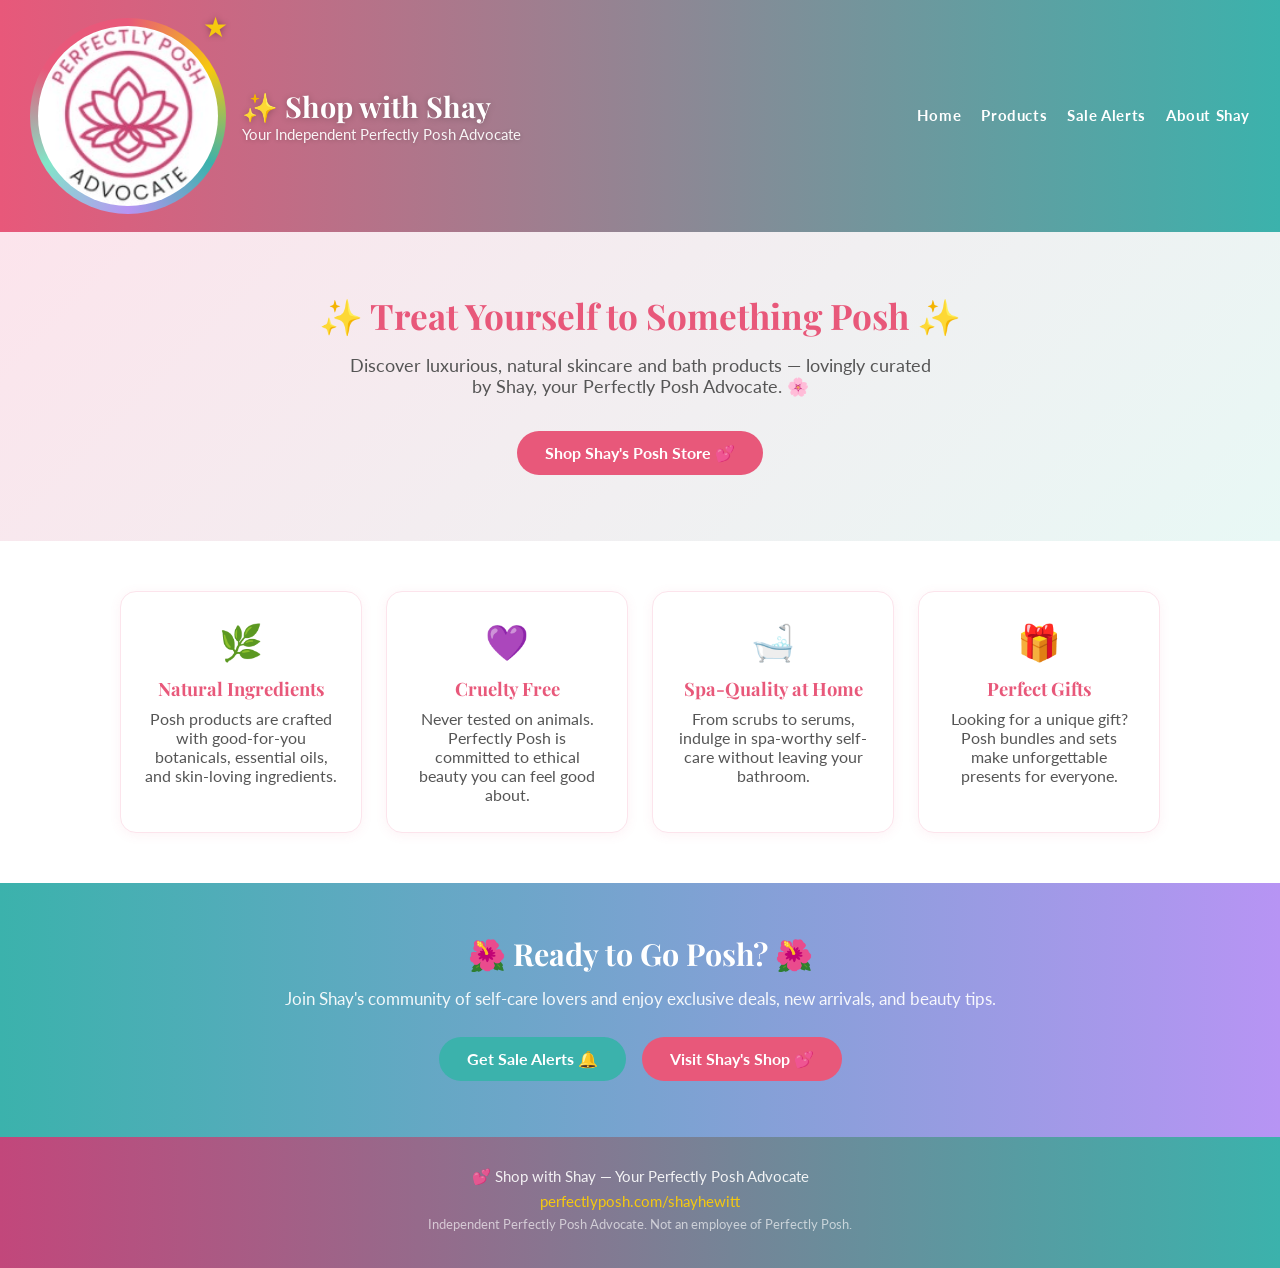
==== commit 9607f5ad: "Fix all links: shaymatt → shayhewitt in index.html" ====
--- a/index.html
+++ b/index.html
@@ -70,7 +70,6 @@
     a.badge-link:hover .badge-ring-wrap::before {
       filter: brightness(1.1);
     }
-    /* SVG fallback sits inside same ring */
     .badge-fallback-svg {
       position: absolute;
       inset: 8px;
@@ -84,7 +83,7 @@
 <body>
 <header>
   <div class="logo-area">
-    <a class="badge-link" href="https://perfectlyposh.com/shaymatt" target="_blank" title="Shop Shay's Perfectly Posh Store">
+    <a class="badge-link" href="https://perfectlyposh.com/shayhewitt" target="_blank" title="Shop Shay's Perfectly Posh Store">
       <div class="badge-ring-wrap">
         <img
           class="advocate-badge"
@@ -128,7 +127,7 @@
   <section class="hero">
     <h2>✨ Treat Yourself to Something Posh ✨</h2>
     <p>Discover luxurious, natural skincare and bath products — lovingly curated by Shay, your Perfectly Posh Advocate. 🌸</p>
-    <a href="https://perfectlyposh.com/shaymatt" target="_blank" class="btn">Shop Shay's Posh Store 💕</a>
+    <a href="https://perfectlyposh.com/shayhewitt" target="_blank" class="btn">Shop Shay's Posh Store 💕</a>
   </section>
 
   <section class="features">
@@ -158,13 +157,13 @@
     <h2>🌺 Ready to Go Posh? 🌺</h2>
     <p>Join Shay's community of self-care lovers and enjoy exclusive deals, new arrivals, and beauty tips.</p>
     <a href="alerts.html" class="btn btn-secondary">Get Sale Alerts 🔔</a>
-    <a href="https://perfectlyposh.com/shaymatt" target="_blank" class="btn">Visit Shay's Shop 💕</a>
+    <a href="https://perfectlyposh.com/shayhewitt" target="_blank" class="btn">Visit Shay's Shop 💕</a>
   </section>
 </main>
 
 <footer>
   <p>💕 Shop with Shay — Your Perfectly Posh Advocate</p>
-  <p><a href="https://perfectlyposh.com/shaymatt" target="_blank">perfectlyposh.com/shaymatt</a></p>
+  <p><a href="https://perfectlyposh.com/shayhewitt" target="_blank">perfectlyposh.com/shayhewitt</a></p>
   <p style="font-size:0.8rem; opacity:0.7;">Independent Perfectly Posh Advocate. Not an employee of Perfectly Posh.</p>
 </footer>
 </body>
--- a/css/style.css
+++ b/css/style.css
@@ -9,7 +9,6 @@
   Accent 4: Pink Light #fce4ec
   Accent 5: Pink Dark #c2477b
 */
-
 :root {
   --posh-pink: #e8587a;
   --posh-teal: #3bb2ac;
@@ -19,21 +18,18 @@
   --posh-pink-light: #fce4ec;
   --posh-pink-dark: #c2477b;
 }
-
 * { box-sizing: border-box; margin: 0; padding: 0; }
-
 body {
   font-family: 'Lato', Georgia, serif;
   background: #fff;
   color: #555;
 }
-
 p, li, small, td, th { color: #555; }
 h1, h2, h3, h4, h5, h6 { color: var(--posh-pink); }
 a { color: var(--posh-teal); text-decoration: none; }
 a:hover { color: var(--posh-pink); }
 
-/* === Header: 3x taller, pink-to-teal gradient === */
+/* === Header === */
 header {
   background: linear-gradient(90deg, var(--posh-pink) 0%, var(--posh-teal) 100%);
   color: #fff;
@@ -46,209 +42,255 @@
   gap: 10px;
 }
 
-/* Logo area */
+/* === Logo area === */
 .logo-area {
   display: flex;
   align-items: center;
   gap: 16px;
 }
 
-/* Advocate badge image slot — clean circle, no jagged edges */
+/* === Multicolor ring wrapper around logo === */
+.badge-ring-wrap {
+  position: relative;
+  width: 196px;
+  height: 196px;
+  flex-shrink: 0;
+  display: block;
+}
+.badge-ring-wrap::before {
+  content: '';
+  position: absolute;
+  inset: 0;
+  border-radius: 50%;
+  background: conic-gradient(
+    #e8587a   0deg,
+    #f6c90e  60deg,
+    #3bb2ac 120deg,
+    #b794f4 180deg,
+    #81e6c8 240deg,
+    #e8587a 300deg,
+    #e8587a 360deg
+  );
+  z-index: 0;
+  transition: filter 0.2s;
+}
+.badge-ring-wrap::after {
+  content: '★';
+  position: absolute;
+  top: -4px;
+  right: 0px;
+  font-size: 26px;
+  color: var(--posh-gold);
+  text-shadow: 0 1px 4px rgba(0,0,0,0.4);
+  z-index: 3;
+  line-height: 1;
+  pointer-events: none;
+}
+a.badge-link:hover .badge-ring-wrap::before {
+  filter: brightness(1.12) saturate(1.1);
+}
+a.badge-link {
+  display: block;
+  flex-shrink: 0;
+  line-height: 0;
+  text-decoration: none;
+}
+
+/* === Advocate badge image inside ring === */
 .advocate-badge {
-  flex-shrink: 0;
-  width: 180px;
-  height: 180px;
+  position: absolute;
+  inset: 8px;
+  width: calc(100% - 16px);
+  height: calc(100% - 16px);
   border-radius: 50%;
-  object-fit: contain;
+  object-fit: cover;
   background: #fff;
-  padding: 6px;
-  box-shadow: 0 3px 12px rgba(0,0,0,0.18);
-  /* Clean crisp edges */
+  display: block;
+  z-index: 1;
+  -webkit-backface-visibility: hidden;
+  backface-visibility: hidden;
+  transform: translateZ(0);
   image-rendering: -webkit-optimize-contrast;
-  image-rendering: crisp-edges;
-  display: block;
-}
-
-/* SVG fallback badge — same size */
-svg.advocate-badge {
+  transition: transform 0.2s;
+}
+a.badge-link:hover .advocate-badge {
+  transform: translateZ(0) scale(1.04);
+}
+
+/* SVG fallback inside ring */
+.badge-fallback-svg {
+  position: absolute;
+  inset: 8px;
+  width: calc(100% - 16px);
+  height: calc(100% - 16px);
+  border-radius: 50%;
+  z-index: 1;
   background: transparent;
-  padding: 0;
-  filter: drop-shadow(0 3px 8px rgba(0,0,0,0.2));
-}
-
-/* Logo text next to badge */
+}
+
+/* === Logo text next to badge === */
 .logo-text h1 {
   font-family: 'Playfair Display', serif;
-  font-size: 1.9rem;
-  font-weight: 700;
-  color: #fff;
+  font-size: 1.8rem;
+  color: #fff;
+  text-shadow: 0 1px 6px rgba(0,0,0,0.25);
   line-height: 1.2;
-  text-shadow: 0 1px 4px rgba(0,0,0,0.35);
-  margin: 0;
 }
 .logo-text p {
-  font-size: 1rem;
+  font-size: 0.95rem;
   color: rgba(255,255,255,0.92);
-  text-shadow: 0 1px 3px rgba(0,0,0,0.3);
-  margin: 4px 0 0 0;
-  letter-spacing: 0.3px;
-}
-
-/* Nav */
+  text-shadow: 0 1px 4px rgba(0,0,0,0.2);
+  margin-top: 2px;
+}
+
+/* === Nav === */
 nav {
   display: flex;
-  gap: 22px;
+  gap: 20px;
   flex-wrap: wrap;
 }
 nav a {
   color: #fff;
   font-weight: 700;
-  font-size: 1rem;
-  text-shadow: 0 1px 3px rgba(0,0,0,0.2);
-  transition: opacity 0.2s;
-}
-nav a:hover { opacity: 0.75; color: #fff; }
+  font-size: 0.95rem;
+  letter-spacing: 0.04em;
+  padding: 4px 0;
+  border-bottom: 2px solid transparent;
+  transition: border-color 0.2s;
+}
+nav a:hover {
+  color: #fff;
+  border-bottom-color: var(--posh-gold);
+}
 
 /* === Hero === */
 .hero {
-  background: linear-gradient(135deg, var(--posh-pink-light) 0%, var(--posh-mint) 100%);
-  text-align: center;
-  padding: 70px 20px 60px;
-}
-.hero-badge {
-  display: inline-block;
-  background: #fff;
-  border: 2px solid var(--posh-pink);
-  color: var(--posh-pink);
-  border-radius: 999px;
-  font-size: 0.78rem;
-  font-weight: 700;
-  letter-spacing: 1.5px;
-  text-transform: uppercase;
-  padding: 5px 18px;
-  margin-bottom: 20px;
+  text-align: center;
+  padding: 60px 20px;
+  background: linear-gradient(135deg, var(--posh-pink-light) 0%, #e8f8f5 100%);
 }
 .hero h2 {
   font-family: 'Playfair Display', serif;
-  font-size: 2.6rem;
-  color: var(--posh-pink-dark);
-  margin-bottom: 14px;
+  font-size: 2.2rem;
+  margin-bottom: 16px;
 }
 .hero p {
-  font-size: 1.05rem;
-  color: #555;
-  max-width: 520px;
+  font-size: 1.1rem;
+  max-width: 600px;
   margin: 0 auto 28px;
-  line-height: 1.7;
-}
-.hero-buttons { display: flex; gap: 14px; justify-content: center; flex-wrap: wrap; }
+}
 
 /* === Buttons === */
 .btn {
   display: inline-block;
-  padding: 11px 26px;
-  border-radius: 999px;
+  background: var(--posh-pink);
+  color: #fff;
+  padding: 12px 28px;
+  border-radius: 30px;
   font-weight: 700;
-  font-size: 0.92rem;
-  cursor: pointer;
-  transition: all 0.2s;
-  border: 2px solid transparent;
+  font-size: 1rem;
+  transition: background 0.2s, transform 0.15s;
+  margin: 6px;
+}
+.btn:hover {
+  background: var(--posh-pink-dark);
+  color: #fff;
+  transform: translateY(-2px);
+}
+.btn-secondary {
   background: var(--posh-teal);
-  color: #fff;
-}
-.btn:hover { opacity: 0.85; transform: translateY(-2px); color: #fff; }
-.btn.flashy { background: var(--posh-pink); border-color: var(--posh-pink); color: #fff; }
-.btn.outline {
-  background: transparent;
-  border-color: var(--posh-teal);
-  color: var(--posh-teal);
-}
-.btn.outline:hover { background: var(--posh-teal); color: #fff; }
-.btn.cta { background: var(--posh-pink-dark); border-color: var(--posh-pink-dark); }
-
-/* === Sections === */
-.section {
+}
+.btn-secondary:hover {
+  background: #2a9a93;
+}
+
+/* === Features grid === */
+.features {
+  display: grid;
+  grid-template-columns: repeat(auto-fit, minmax(220px, 1fr));
+  gap: 24px;
+  padding: 50px 30px;
   max-width: 1100px;
-  margin: 50px auto;
-  padding: 0 20px;
-  text-align: center;
-}
-.section h3 {
-  font-family: 'Playfair Display', serif;
-  font-size: 1.8rem;
-  color: var(--posh-pink);
-  margin-bottom: 30px;
-}
-
-/* === Cards === */
-.cards {
-  display: grid;
-  grid-template-columns: repeat(auto-fit, minmax(240px, 1fr));
-  gap: 24px;
-}
-.card {
+  margin: 0 auto;
+}
+.feature-card {
   background: #fff;
-  border: 2px solid var(--posh-mint);
-  border-top: 4px solid var(--posh-pink);
-  border-radius: 14px;
-  padding: 28px 20px;
-  text-align: center;
-  transition: all 0.2s;
-  box-shadow: 0 2px 10px rgba(232,88,122,0.07);
-}
-.card:hover {
-  transform: translateY(-4px);
-  box-shadow: 0 8px 24px rgba(59,178,172,0.15);
-  border-color: var(--posh-lavender);
-}
-.card-icon { font-size: 2.5rem; margin-bottom: 12px; }
-.card h4 { color: var(--posh-teal); margin-bottom: 10px; font-size: 1.1rem; }
-.card p { color: #555; font-size: 0.9rem; line-height: 1.6; margin-bottom: 18px; }
-
-/* === Smart Tips === */
-.smart-tips {
-  list-style: none;
-  background: linear-gradient(135deg, var(--posh-pink-light), var(--posh-mint));
-  border: 2px solid var(--posh-mint);
-  border-radius: 14px;
-  padding: 28px 36px;
-  text-align: left;
-  max-width: 600px;
-  margin: 0 auto;
-}
-.smart-tips li {
-  color: #555;
+  border: 1.5px solid var(--posh-pink-light);
+  border-radius: 16px;
+  padding: 28px 22px;
+  text-align: center;
+  box-shadow: 0 2px 12px rgba(232,88,122,0.08);
+  transition: box-shadow 0.2s, transform 0.2s;
+}
+.feature-card:hover {
+  box-shadow: 0 6px 24px rgba(232,88,122,0.16);
+  transform: translateY(-3px);
+}
+.feature-icon {
+  font-size: 2.2rem;
   margin-bottom: 12px;
-  font-size: 0.95rem;
-  line-height: 1.6;
-}
-.smart-tips li:last-child { margin-bottom: 0; }
-.smart-tips strong { color: var(--posh-pink-dark); }
+}
+.feature-card h3 {
+  font-family: 'Playfair Display', serif;
+  font-size: 1.15rem;
+  margin-bottom: 8px;
+}
+
+/* === CTA banner === */
+.cta-banner {
+  background: linear-gradient(90deg, var(--posh-teal) 0%, var(--posh-lavender) 100%);
+  color: #fff;
+  text-align: center;
+  padding: 50px 20px;
+}
+.cta-banner h2 {
+  color: #fff;
+  font-family: 'Playfair Display', serif;
+  font-size: 1.9rem;
+  margin-bottom: 14px;
+}
+.cta-banner p {
+  color: rgba(255,255,255,0.92);
+  font-size: 1.05rem;
+  margin-bottom: 22px;
+}
 
 /* === Footer === */
 footer {
-  background: linear-gradient(90deg, var(--posh-lavender) 0%, var(--posh-mint) 100%);
-  text-align: center;
-  padding: 28px 20px;
-  margin-top: 60px;
-}
-footer p { color: #555; font-size: 0.88rem; margin-bottom: 4px; }
-footer a { color: var(--posh-pink); }
+  background: linear-gradient(90deg, var(--posh-pink-dark) 0%, var(--posh-teal) 100%);
+  color: #fff;
+  text-align: center;
+  padding: 30px 20px;
+}
+footer p {
+  color: rgba(255,255,255,0.9);
+  margin-bottom: 6px;
+  font-size: 0.95rem;
+}
+footer a {
+  color: var(--posh-gold);
+}
+footer a:hover {
+  color: #fff;
+}
 
 /* === Mobile === */
 @media (max-width: 600px) {
+  .logo-area {
+    flex-direction: column;
+    text-align: center;
+  }
   header {
-    flex-direction: column;
-    align-items: flex-start;
-    padding: 14px 16px;
-    min-height: auto;
-    gap: 10px;
-  }
-  .advocate-badge { width: 90px; height: 90px; }
-  .logo-text h1 { font-size: 1.2rem; }
-  .logo-text p { font-size: 0.78rem; }
-  nav { gap: 14px; }
-  nav a { font-size: 0.88rem; }
-  .hero h2 { font-size: 1.8rem; }
-  .hero { padding: 50px 16px 40px; }
-}
+    justify-content: center;
+  }
+  nav {
+    justify-content: center;
+  }
+  .badge-ring-wrap {
+    width: 150px;
+    height: 150px;
+  }
+  .logo-text h1 {
+    font-size: 1.4rem;
+  }
+}
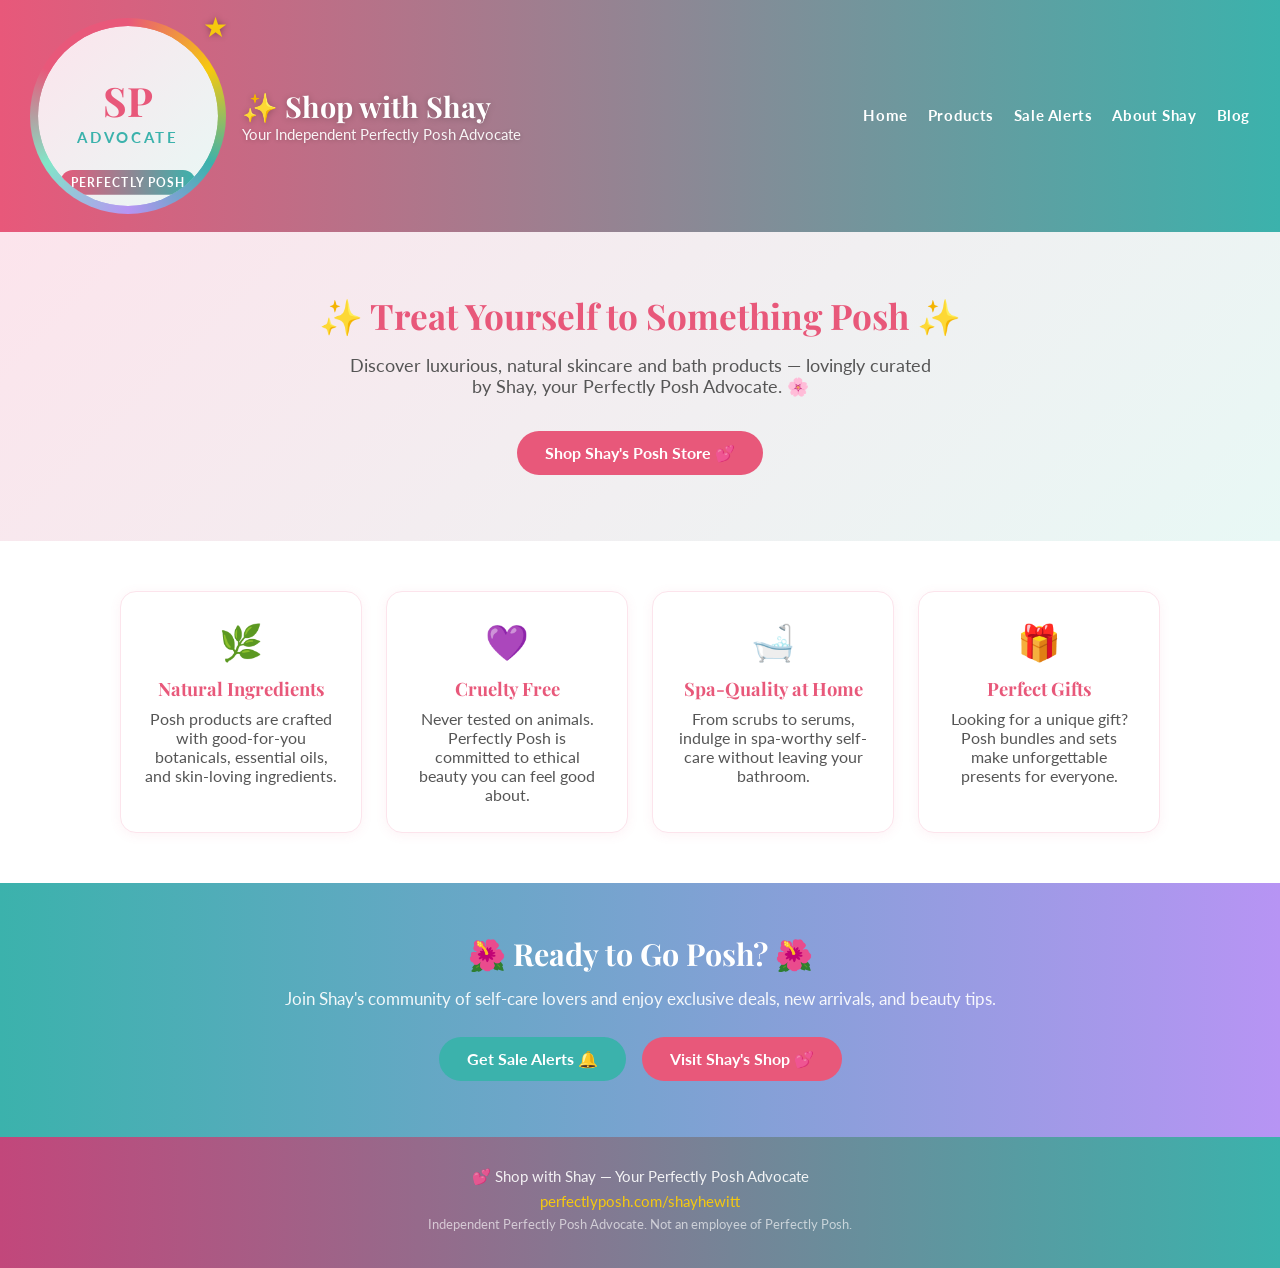
==== commit 85a792b4: "Update image source and add blog link in navigation" ====
--- a/index.html
+++ b/index.html
@@ -87,7 +87,7 @@
       <div class="badge-ring-wrap">
         <img
           class="advocate-badge"
-          src="images/PoshPA.jpg"
+          src="images/shppa.jpg"
           alt="Perfectly Posh Advocate"
           onerror="this.style.display='none'; document.getElementById('badge-fallback').style.display='block';"
         />
@@ -119,7 +119,7 @@
     <a href="index.html">Home</a>
     <a href="products.html">Products</a>
     <a href="alerts.html">Sale Alerts</a>
-    <a href="about.html">About Shay</a>
+    <a href="about.html">About Shay</a>           <a href="blog.html">Blog</a>
   </nav>
 </header>
 
--- a/css/style.css
+++ b/css/style.css
@@ -52,8 +52,7 @@
 /* === Multicolor ring wrapper around logo === */
 .badge-ring-wrap {
   position: relative;
-  width: 196px;
-  height: 196px;
+  width: 30px;  height: 196px;
   flex-shrink: 0;
   display: block;
 }
